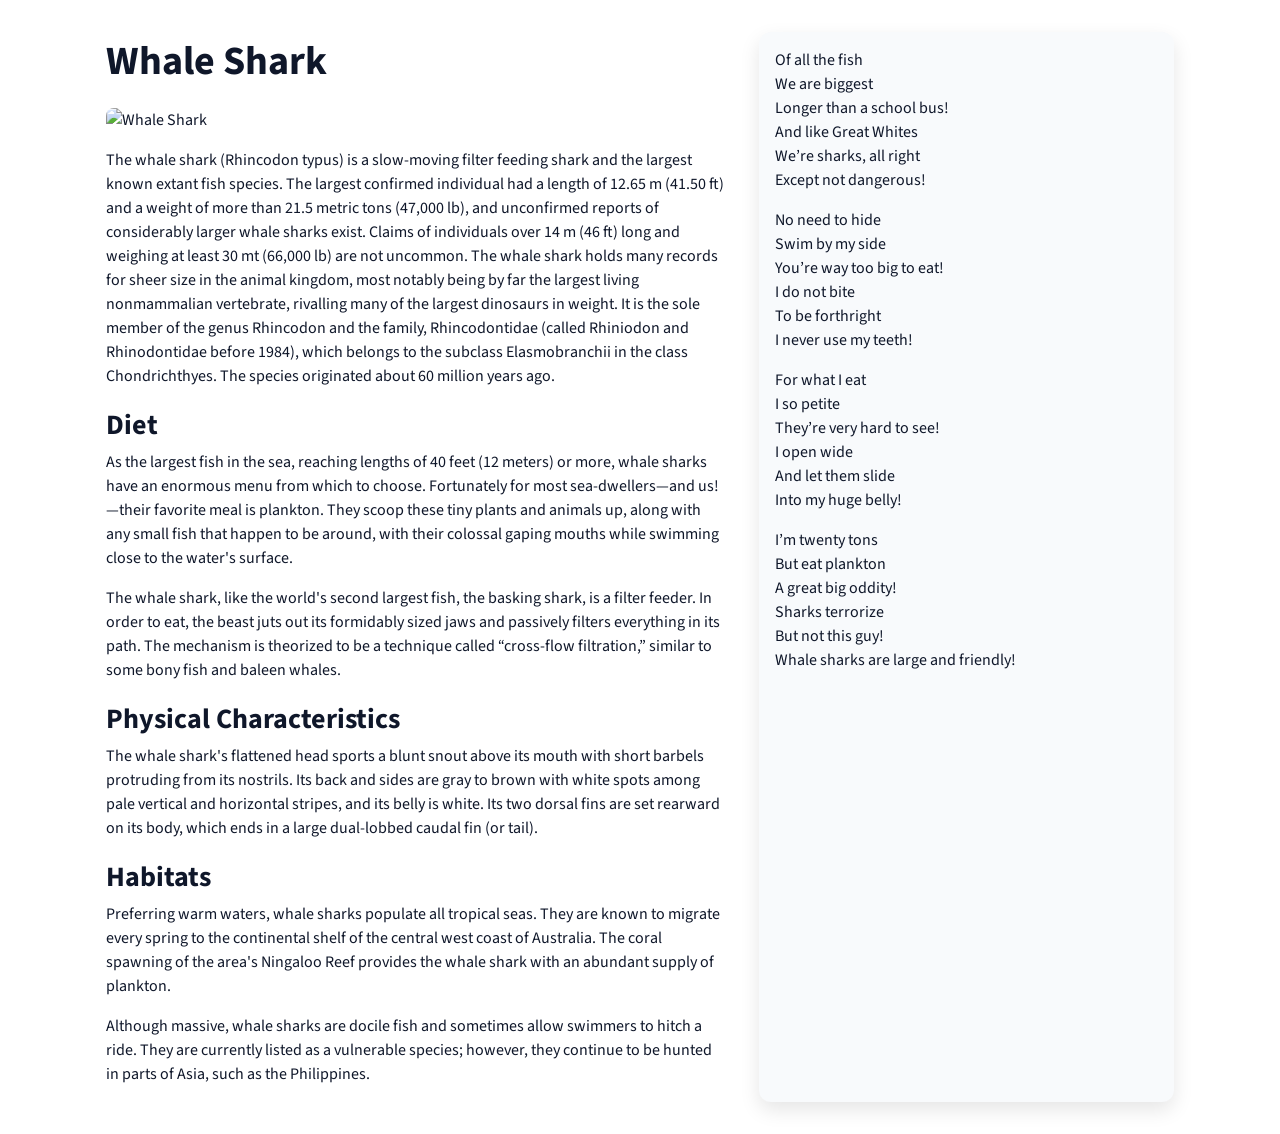
==== index.html @ 183adfa1 "Add files via upload" ====
<!DOCTYPE html>
<html lang="en">
<head>
	<meta charset="UTF-8">
	<meta name="viewport" content="width=device-width, initial-scale=1.0">
<!-- Link To Google Fonts -->
<link href="https://fonts.googleapis.com/css?family=Source+Sans+Pro:300,400,600,700,900&display=swap" rel="stylesheet">
<title>Flexible Media</title>
<link rel="stylesheet" href="styles.css">
</head>

<body>
<section>
<article>
  <!-- Main Heading (h1) -->
  <h1>Whale Shark</h1>
  <!-- Image of the Whale Shark -->
  <img src="images/whaleSharkArt.jpg" alt="Whale Shark">
  <p>The whale shark (Rhincodon typus) is a slow-moving filter feeding shark and the largest known extant fish species. The largest confirmed individual had a length of 12.65 m (41.50 ft) and a weight of more than 21.5 metric tons (47,000 lb), and unconfirmed reports of considerably larger whale sharks exist. Claims of individuals over 14 m (46 ft) long and weighing at least 30 mt (66,000 lb) are not uncommon. The whale shark holds many records for sheer size in the animal kingdom, most notably being by far the largest living nonmammalian vertebrate, rivalling many of the largest dinosaurs in weight. It is the sole member of the genus Rhincodon and the family, Rhincodontidae (called Rhiniodon and Rhinodontidae before 1984), which belongs to the subclass Elasmobranchii in the class Chondrichthyes. The species originated about 60 million years ago.</p>
  <h2>Diet</h2>
  <p>As the largest fish in the sea, reaching lengths of 40 feet (12 meters) or more, whale sharks have an enormous menu from which to choose. Fortunately for most sea-dwellers—and us!—their favorite meal is plankton. They scoop these tiny plants and animals up, along with any small fish that happen to be around, with their colossal gaping mouths while swimming close to the water's surface.</p>
  <p>The whale shark, like the world's second largest fish, the basking shark, is a filter feeder. In order to eat, the beast juts out its formidably sized jaws and passively filters everything in its path.  The mechanism is theorized to be a technique called “cross-flow filtration,” similar to some bony fish and baleen whales.</p>
  <h2>Physical Characteristics</h2>
  <p>The whale shark's flattened head sports a blunt snout above its mouth with short barbels protruding from its nostrils. Its back and sides are gray to brown with white spots among pale vertical and horizontal stripes, and its belly is white. Its two dorsal fins are set rearward on its body, which ends in a large dual-lobbed caudal fin (or tail).</p>
  <h2>Habitats</h2>
<p>Preferring warm waters, whale sharks
	populate all tropical seas. They are
	known to migrate every spring to the
	continental shelf of the central west
	coast of Australia. The coral spawning
	of the area's Ningaloo Reef provides the
	whale shark with an abundant supply of
	plankton.</p>
  <p>Although massive, whale sharks are docile fish and sometimes allow swimmers to hitch a ride. They are currently listed as a vulnerable species; however, they continue to be hunted in parts of Asia, such as the Philippines.</p>
</article>

<aside>
	<p>Of all the fish<br>
	  We are biggest<br>
	  Longer than a school bus!<br>
	  And like Great Whites<br>
	  We’re sharks, all right<br>
	  Except not dangerous!</p>
	<p>No need to hide<br>
	  Swim by my side<br>
	  You’re way too big to eat!<br>
	  I do not bite<br>
	  To be forthright<br>
	  I never use my teeth!</p>
	<p>For what I eat<br>
	  I so petite<br>
	  They’re very hard to see!<br>
	  I open wide<br>
	  And let them slide<br>
	  Into my huge belly!</p>
	<p>I’m twenty tons<br>
	  But eat plankton<br>
	  A great big oddity!<br>
	  Sharks terrorize<br>
	  But not this guy!<br>
	  Whale sharks are large and friendly!</p>
  </aside>

</section>
</body>
</html>
---- styles.css ----
* {
  /* Reset margin and padding for all elements */
  margin: 0;
  padding: 0;
  /* Use border-box model so padding/border are included in total size */
  box-sizing: border-box;
}

/* Root rhythm for baseline alignment */
html {
  font-size: 100%;   /* ~16px in most browsers */
  line-height: 1.5;  /* vertical rhythm */
}

body {
  /* Use the linked Google Font from index.html */
  font-family: 'Source Sans Pro', system-ui, -apple-system, Segoe UI, Roboto, Arial, sans-serif;
  color: #0f172a;
  background: #ffffff;
}

/* Layout container */
section {
  max-width: 1100px;
  margin: 2rem auto;
  display: flex;              /* side-by-side on large screens */
  gap: 2rem;
  padding: 0 1rem;
}

/* Article */
article {
  flex: 2 1 60%;
  min-width: 0;              /* prevent overflow in flex layouts */
}

/* Aside (sidebar) */
aside {
  flex: 1 1 40%;
  min-width: 0;
  padding: 1rem;
  background-color: #f8fafc;     /* subtle contrast */
  border-radius: 0.75rem;        /* REQUIRED: rounded corners */
  box-shadow: 0 8px 20px rgba(0, 0, 0, 0.10); /* REQUIRED: shadow */
}

/* Typography */
h1 {
  font-weight: 700;
  font-size: clamp(1.75rem, 1.2rem + 2vw, 2.5rem);
  margin-bottom: 0.5rem;     /* REQUIRED: keeps baseline alignment */
}

h2 {
  font-weight: 700;
  font-size: clamp(1.25rem, 1rem + 1.2vw, 1.75rem);
  margin-top: 1rem;
  margin-bottom: 0.25rem;
}

p {
  margin-bottom: 1rem;
}

/* Media (images) */
img {
  max-width: 100%;
  height: auto;
  display: block;
  margin: 1rem 0;
  border-radius: 0.5rem;
}

/* Media Queries */

/* ≤ 768px: stack vertically */
@media (max-width: 768px) {
  section {
    flex-direction: column;
    gap: 1.25rem;
  }

  /* Keep only layout changes here (no duplicate visual styles) */
  aside {
    /* no duplicate border-radius or box-shadow here by design */
    order: 2;     /* place aside after article */
  }

  article {
    order: 1;
  }
}

/* ≤ 480px: small-screen type tweaks */
@media (max-width: 480px) {
  h1 { font-size: 1.75rem; }
  h2 { font-size: 1.25rem; }
  p  { font-size: 1rem; }
}
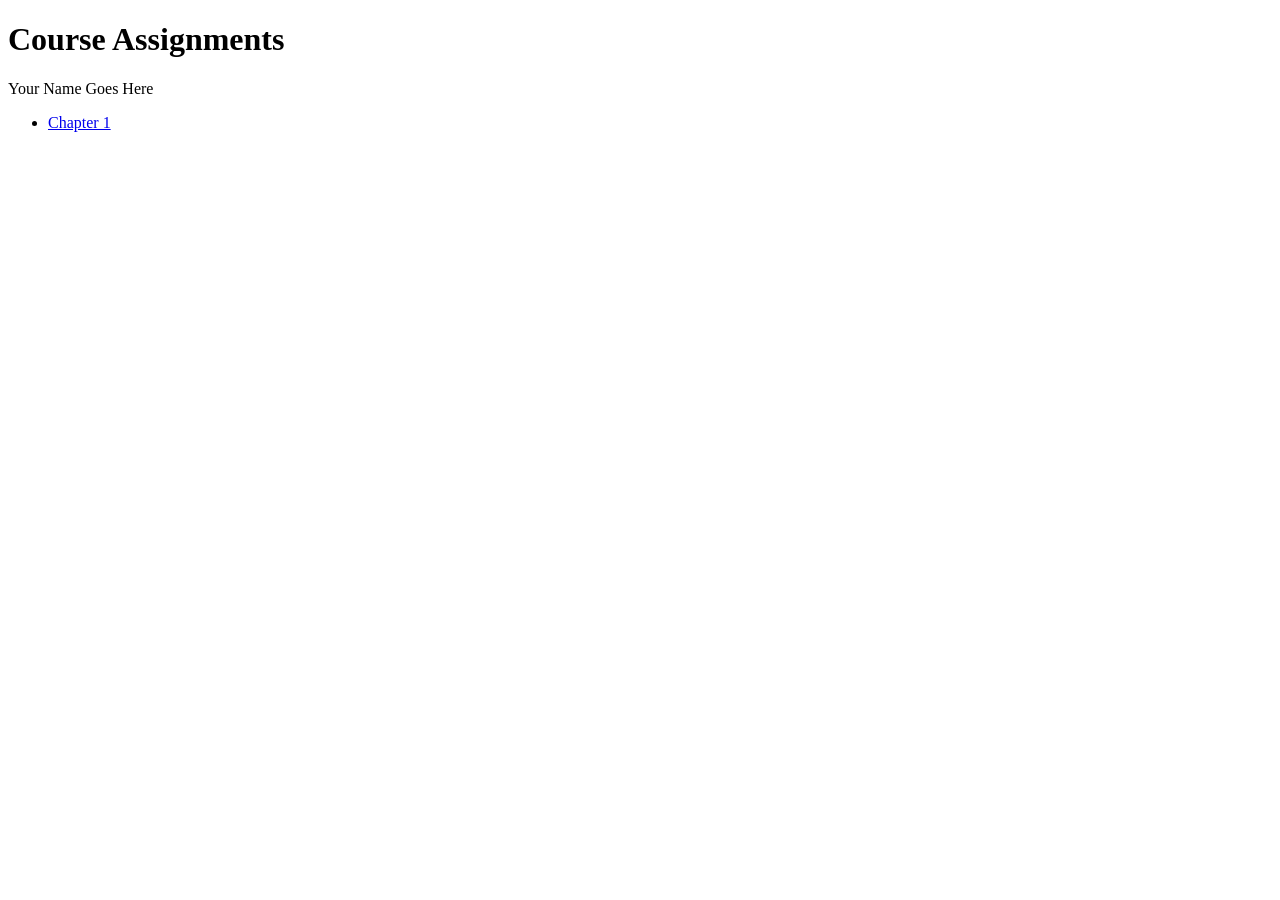
==== commit 63061f0e: "Add initial index.html for course assignments" ====
--- a/index.html
+++ b/index.html
@@ -1,66 +1,15 @@
 <!DOCTYPE html>
 <html lang="en">
 <head>
-	<meta charset="UTF-8">
-	<meta name="viewport" content="width=device-width, initial-scale=1.0">
-<!-- Link To Google Fonts -->
-<link href="https://fonts.googleapis.com/css?family=Source+Sans+Pro:300,400,600,700,900&display=swap" rel="stylesheet">
-<title>Flexible Media</title>
-<link rel="stylesheet" href="styles.css">
+  <meta charset="UTF-8">
+  <title>WEBD168 Assignments</title>
 </head>
-
 <body>
-<section>
-<article>
-  <!-- Main Heading (h1) -->
-  <h1>Whale Shark</h1>
-  <!-- Image of the Whale Shark -->
-  <img src="images/whaleSharkArt.jpg" alt="Whale Shark">
-  <p>The whale shark (Rhincodon typus) is a slow-moving filter feeding shark and the largest known extant fish species. The largest confirmed individual had a length of 12.65 m (41.50 ft) and a weight of more than 21.5 metric tons (47,000 lb), and unconfirmed reports of considerably larger whale sharks exist. Claims of individuals over 14 m (46 ft) long and weighing at least 30 mt (66,000 lb) are not uncommon. The whale shark holds many records for sheer size in the animal kingdom, most notably being by far the largest living nonmammalian vertebrate, rivalling many of the largest dinosaurs in weight. It is the sole member of the genus Rhincodon and the family, Rhincodontidae (called Rhiniodon and Rhinodontidae before 1984), which belongs to the subclass Elasmobranchii in the class Chondrichthyes. The species originated about 60 million years ago.</p>
-  <h2>Diet</h2>
-  <p>As the largest fish in the sea, reaching lengths of 40 feet (12 meters) or more, whale sharks have an enormous menu from which to choose. Fortunately for most sea-dwellers—and us!—their favorite meal is plankton. They scoop these tiny plants and animals up, along with any small fish that happen to be around, with their colossal gaping mouths while swimming close to the water's surface.</p>
-  <p>The whale shark, like the world's second largest fish, the basking shark, is a filter feeder. In order to eat, the beast juts out its formidably sized jaws and passively filters everything in its path.  The mechanism is theorized to be a technique called “cross-flow filtration,” similar to some bony fish and baleen whales.</p>
-  <h2>Physical Characteristics</h2>
-  <p>The whale shark's flattened head sports a blunt snout above its mouth with short barbels protruding from its nostrils. Its back and sides are gray to brown with white spots among pale vertical and horizontal stripes, and its belly is white. Its two dorsal fins are set rearward on its body, which ends in a large dual-lobbed caudal fin (or tail).</p>
-  <h2>Habitats</h2>
-<p>Preferring warm waters, whale sharks
-	populate all tropical seas. They are
-	known to migrate every spring to the
-	continental shelf of the central west
-	coast of Australia. The coral spawning
-	of the area's Ningaloo Reef provides the
-	whale shark with an abundant supply of
-	plankton.</p>
-  <p>Although massive, whale sharks are docile fish and sometimes allow swimmers to hitch a ride. They are currently listed as a vulnerable species; however, they continue to be hunted in parts of Asia, such as the Philippines.</p>
-</article>
-
-<aside>
-	<p>Of all the fish<br>
-	  We are biggest<br>
-	  Longer than a school bus!<br>
-	  And like Great Whites<br>
-	  We’re sharks, all right<br>
-	  Except not dangerous!</p>
-	<p>No need to hide<br>
-	  Swim by my side<br>
-	  You’re way too big to eat!<br>
-	  I do not bite<br>
-	  To be forthright<br>
-	  I never use my teeth!</p>
-	<p>For what I eat<br>
-	  I so petite<br>
-	  They’re very hard to see!<br>
-	  I open wide<br>
-	  And let them slide<br>
-	  Into my huge belly!</p>
-	<p>I’m twenty tons<br>
-	  But eat plankton<br>
-	  A great big oddity!<br>
-	  Sharks terrorize<br>
-	  But not this guy!<br>
-	  Whale sharks are large and friendly!</p>
-  </aside>
-
-</section>
+  <h1>Course Assignments</h1>
+  <p>Your Name Goes Here</p>
+  <nav>
+     <ul>
+       <li><a href="chapter1/index.html">Chapter 1</a></li>
+     </ul>
 </body>
 </html>
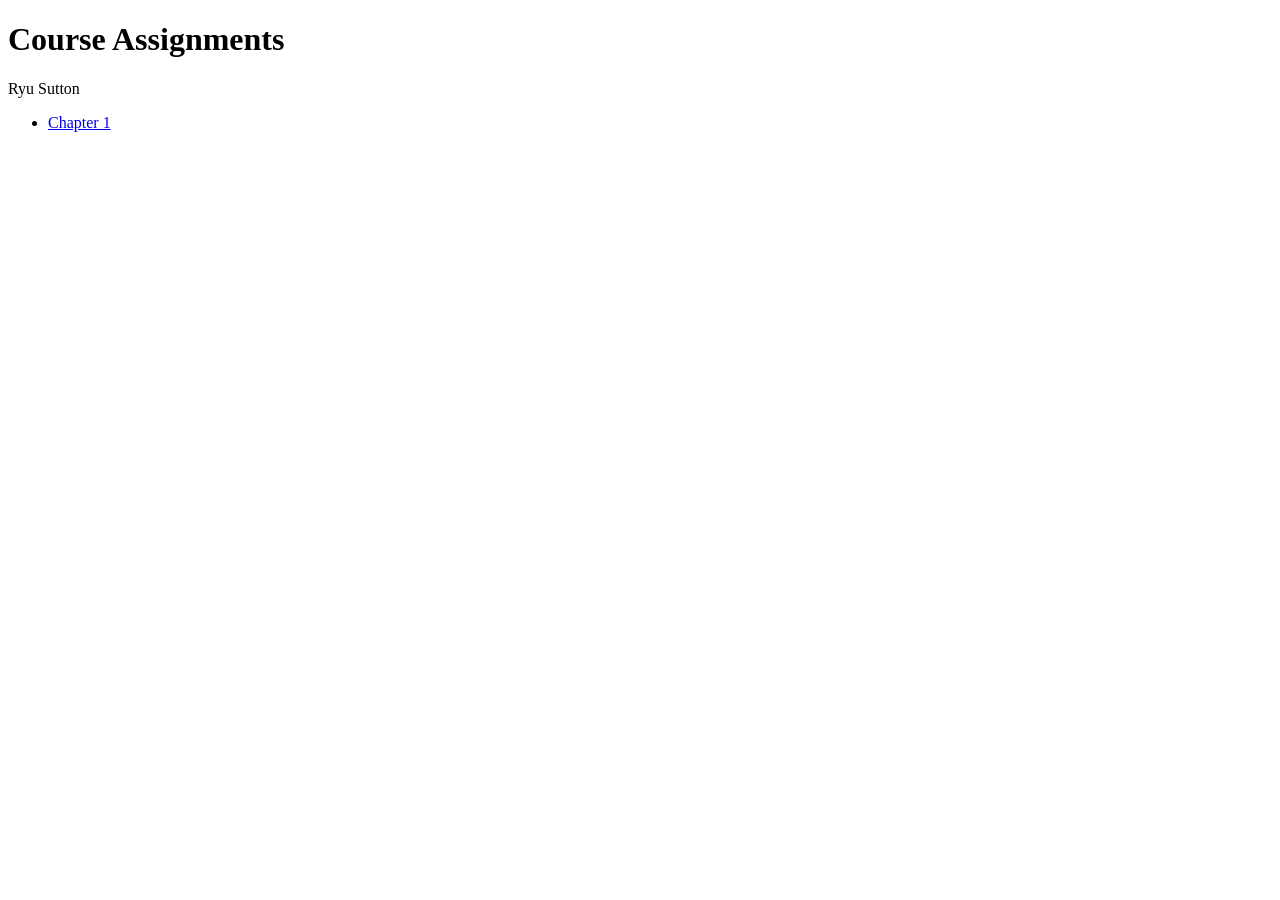
==== commit 8ba4e252: "Update index.html" ====
--- a/index.html
+++ b/index.html
@@ -6,7 +6,7 @@
 </head>
 <body>
   <h1>Course Assignments</h1>
-  <p>Your Name Goes Here</p>
+  <p>Ryu Sutton</p>
   <nav>
      <ul>
        <li><a href="chapter1/index.html">Chapter 1</a></li>
